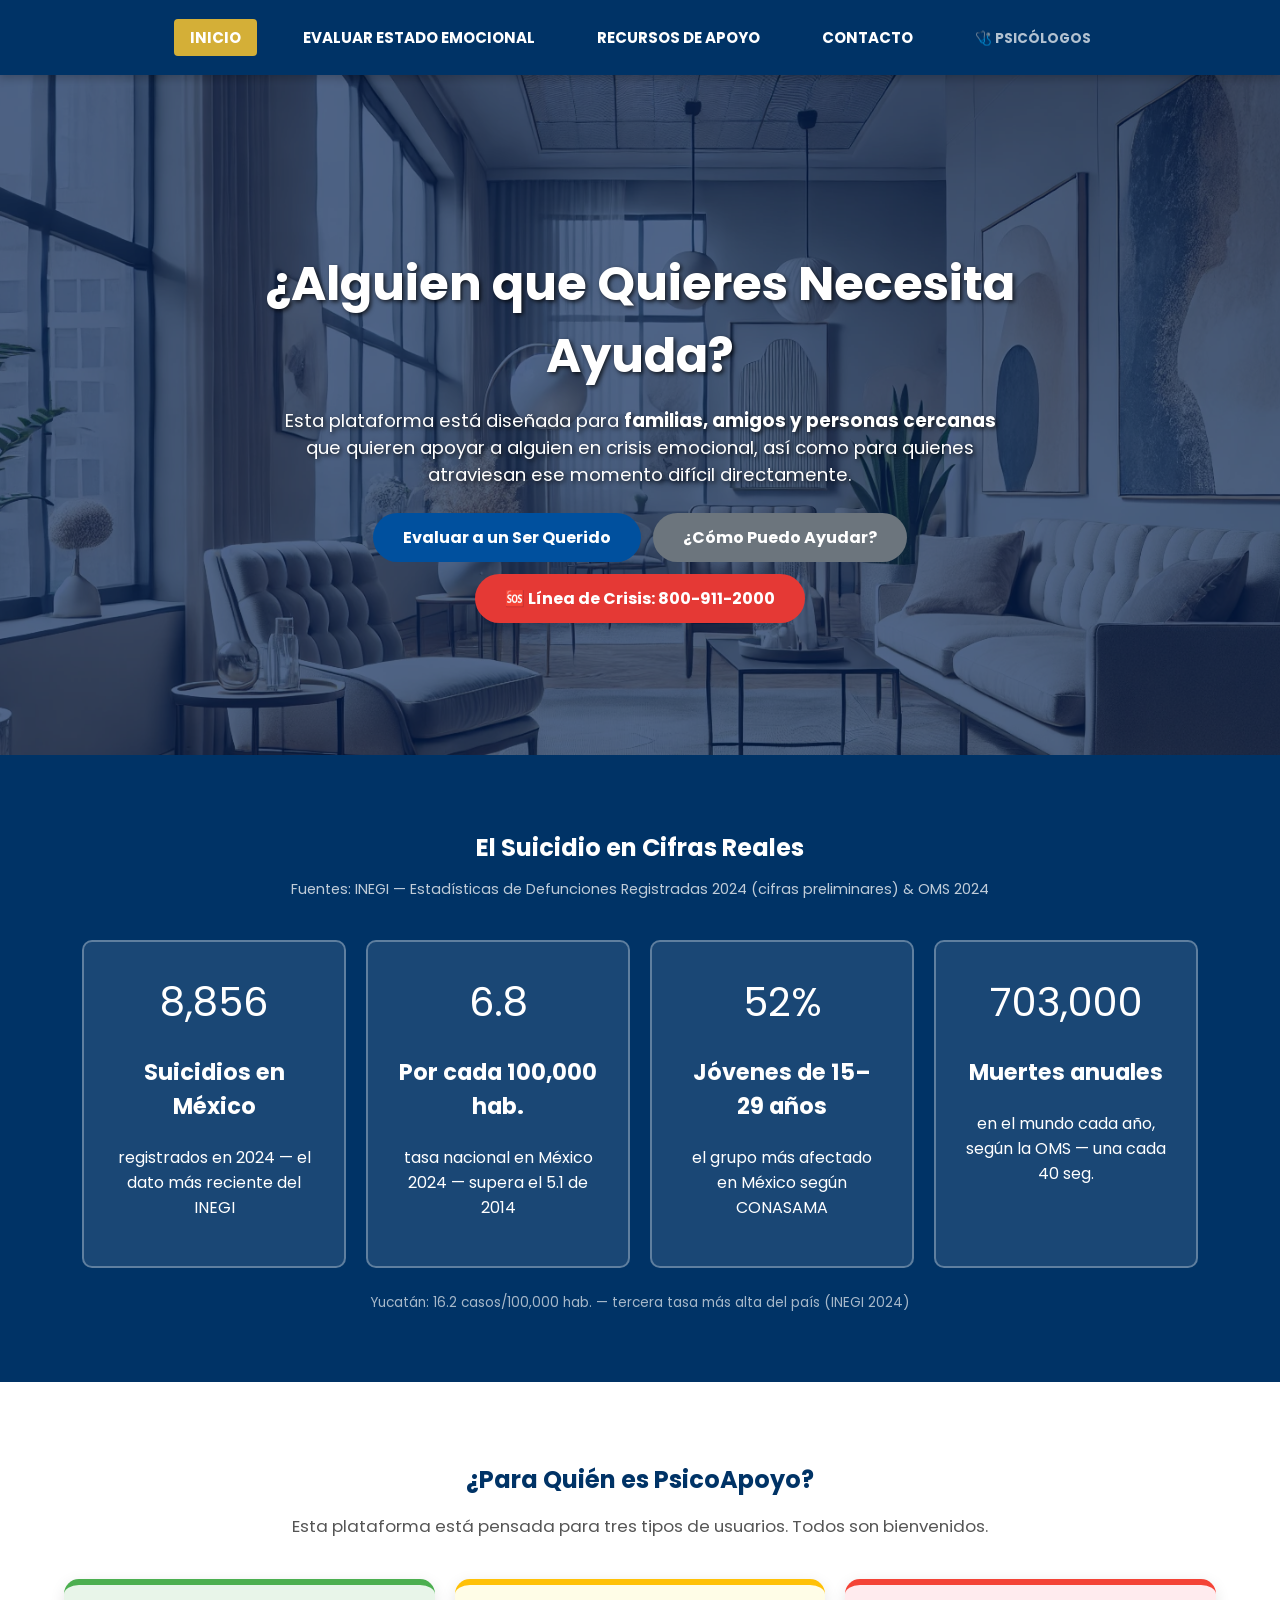
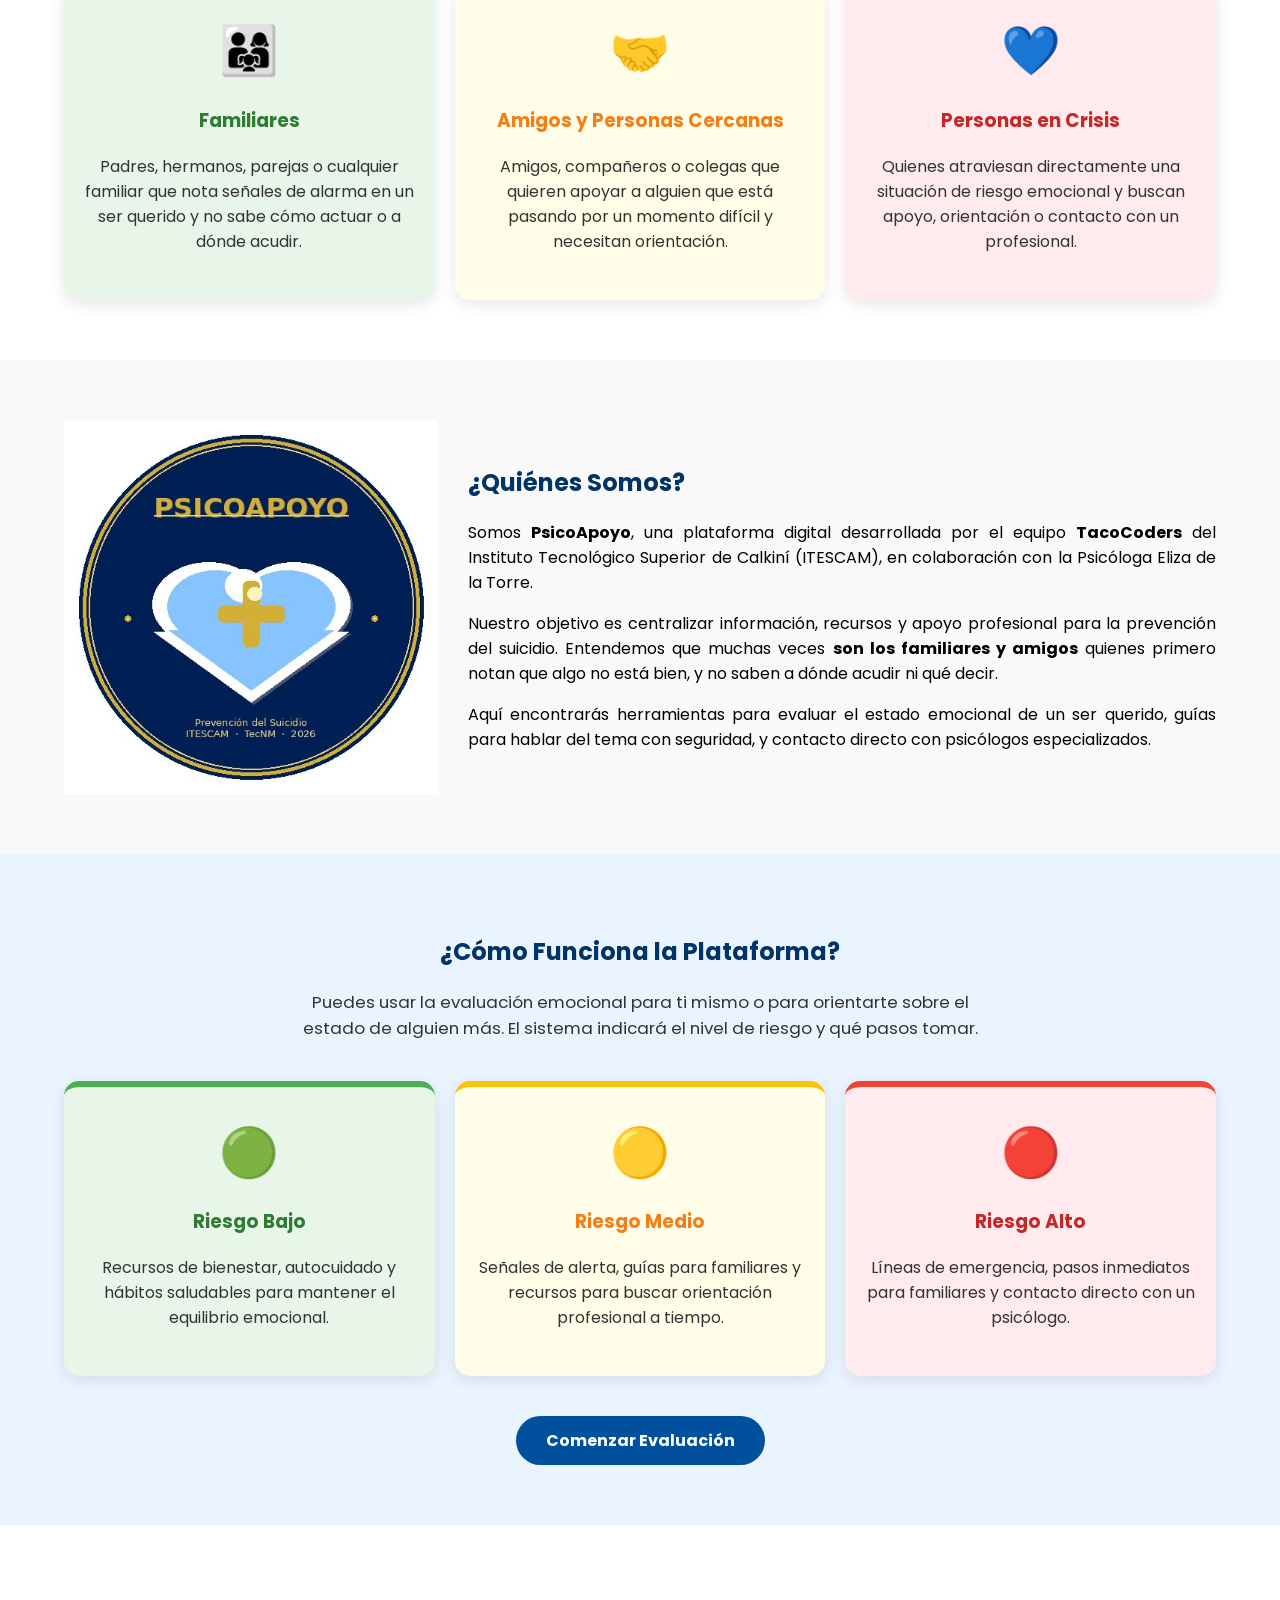
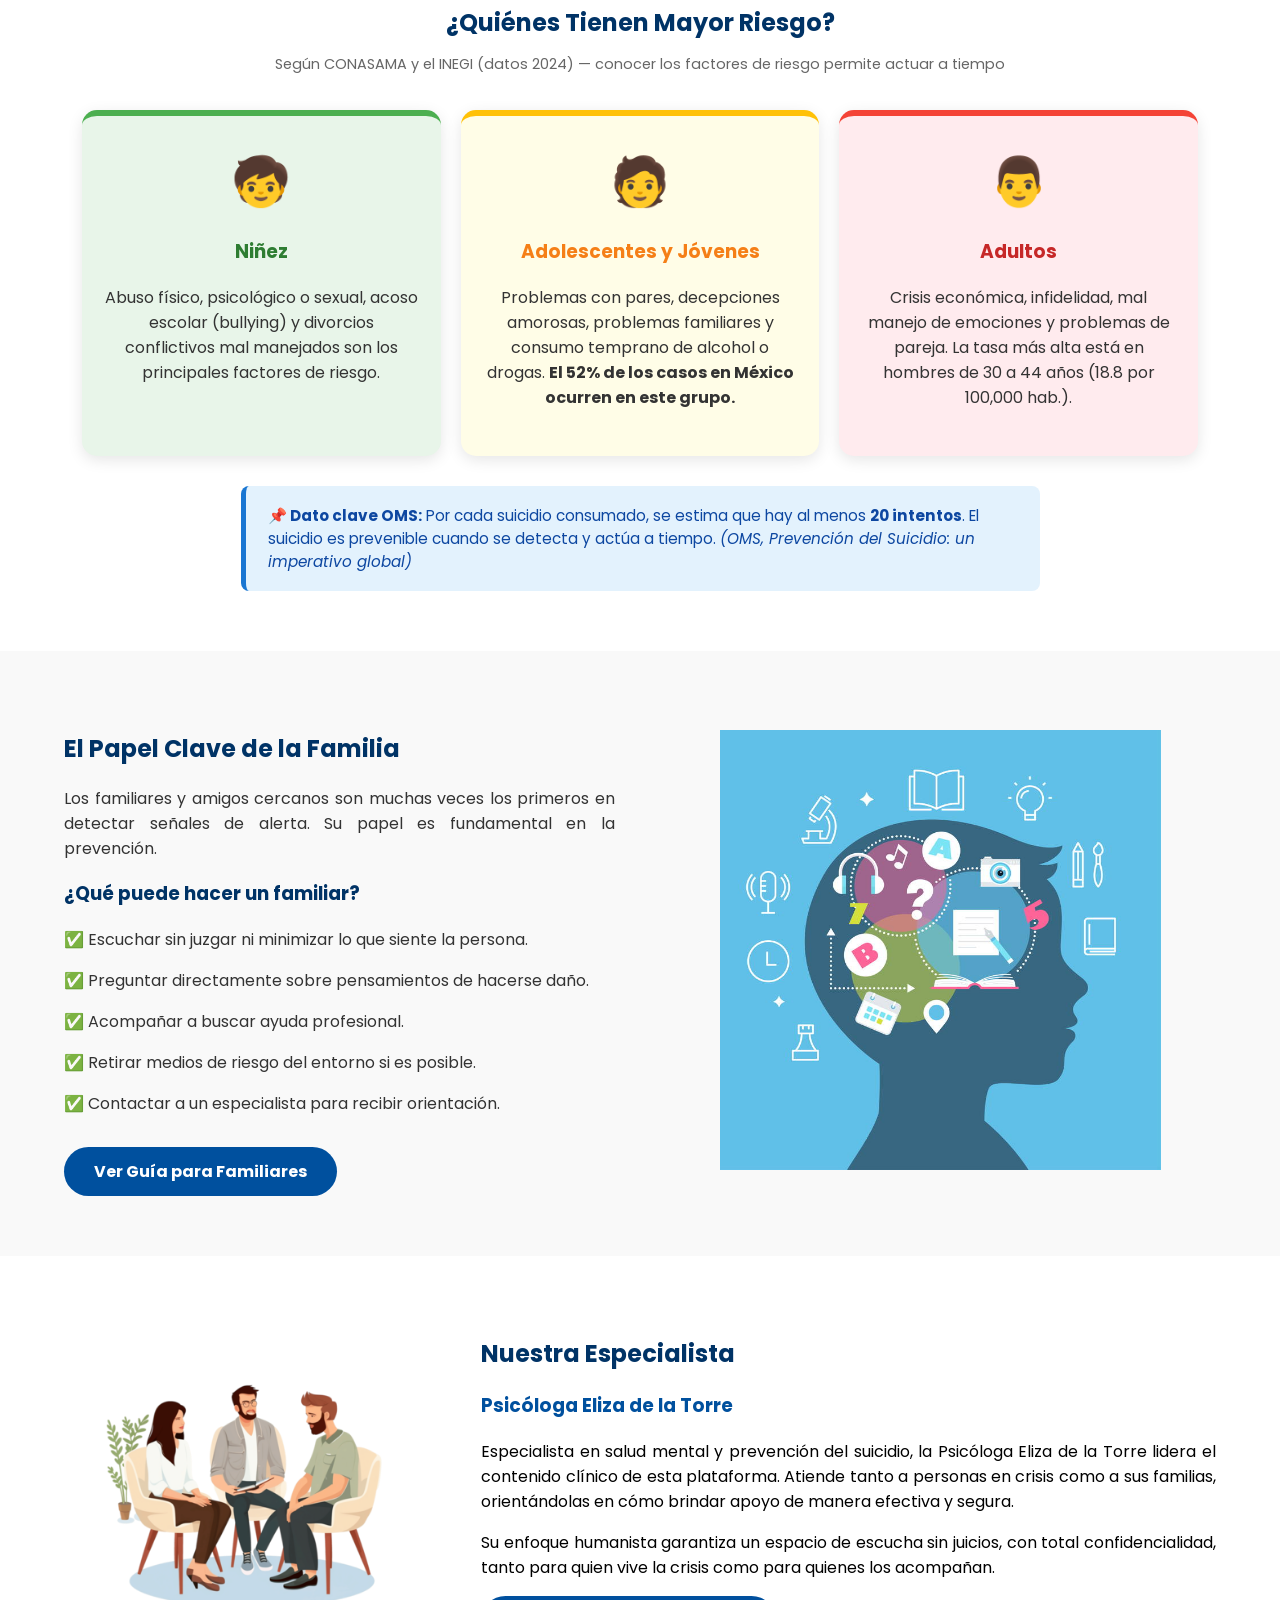
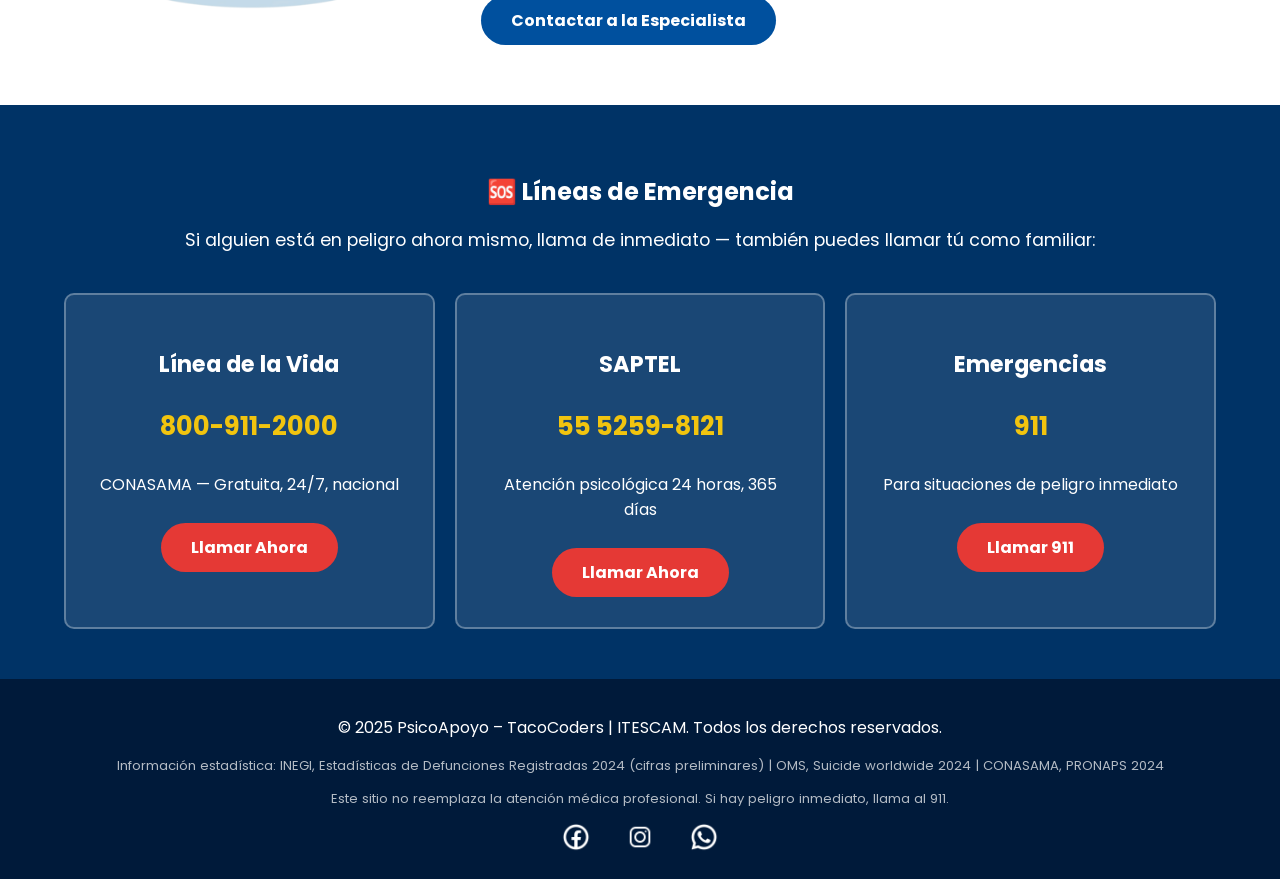
==== index.html @ 94e9395b "Add files via upload" ====
<!DOCTYPE html>
<html lang="es">
<head>
    <meta charset="UTF-8">
    <meta name="viewport" content="width=device-width, initial-scale=1.0">
    <title>PsicoApoyo - Prevención del Suicidio</title>
    <link rel="stylesheet" href="style.css">
    <link rel="preconnect" href="https://fonts.googleapis.com">
    <link href="https://fonts.googleapis.com/css2?family=Poppins:wght@300;400;600;700&display=swap" rel="stylesheet">
    <link rel="icon" href="assets/logo.png" type="image/png">
</head>
<body>
    <nav class="navbar fixed">
        <ul>
            <li><a href="index.html">Inicio</a></li>
            <li><a href="encuesta.html">Evaluar Estado Emocional</a></li>
            <li><a href="recursos.html">Recursos de Apoyo</a></li>
            <li><a href="contacto.html">Contacto</a></li>
            <li><a href="psicologo.html" style="opacity:0.7;font-size:0.85em;">🩺 Psicólogos</a></li>
        </ul>
    </nav>

    <!-- Hero -->
    <section id="home" class="hero" style="position:relative;background-image:url('assets/hero-bg.png');background-size:cover;color:white;">
        <div style="position:absolute;top:0;left:0;right:0;bottom:0;background-color:rgba(0,30,80,0.68);z-index:1;"></div>
        <div class="container" style="position:relative;z-index:2;">
            <h1 style="color:white;text-shadow:2px 2px 4px rgba(0,0,0,0.7);">¿Alguien que Quieres Necesita Ayuda?</h1>
            <p style="text-shadow:2px 2px 4px rgba(0,0,0,0.7);font-size:1.15em;max-width:750px;margin:0 auto 25px;">
                Esta plataforma está diseñada para <strong>familias, amigos y personas cercanas</strong> que quieren apoyar a alguien en crisis emocional, así como para quienes atraviesan ese momento difícil directamente.
            </p>
            <div style="display:flex;flex-wrap:wrap;gap:12px;justify-content:center;">
                <a href="encuesta.html" class="btn btn-primary" style="color:white;text-decoration:none;">Evaluar a un Ser Querido</a>
                <a href="recursos.html" class="btn btn-secondary" style="color:white;text-decoration:none;">¿Cómo Puedo Ayudar?</a>
                <a href="tel:8009112000" class="btn btn-emergency" style="color:white;text-decoration:none;">🆘 Línea de Crisis: 800-911-2000</a>
            </div>
        </div>
    </section>

    <!-- Cifras reales — INEGI 2024 + OMS -->
    <section style="background-color:#003366;color:white;padding:55px 20px;">
        <div class="container">
            <h2 style="color:white;text-align:center;margin-bottom:8px;">El Suicidio en Cifras Reales</h2>
            <p style="text-align:center;font-size:0.9em;opacity:0.75;margin-bottom:35px;">
                Fuentes: INEGI — Estadísticas de Defunciones Registradas 2024 (cifras preliminares) &amp; OMS 2024
            </p>
            <div class="pricing-grid">
                <div class="emergency-card">
                    <div style="font-size:2.5em;margin-bottom:8px;">8,856</div>
                    <h3>Suicidios en México</h3>
                    <p>registrados en 2024 — el dato más reciente del INEGI</p>
                </div>
                <div class="emergency-card">
                    <div style="font-size:2.5em;margin-bottom:8px;">6.8</div>
                    <h3>Por cada 100,000 hab.</h3>
                    <p>tasa nacional en México 2024 — supera el 5.1 de 2014</p>
                </div>
                <div class="emergency-card">
                    <div style="font-size:2.5em;margin-bottom:8px;">52%</div>
                    <h3>Jóvenes de 15–29 años</h3>
                    <p>el grupo más afectado en México según CONASAMA</p>
                </div>
                <div class="emergency-card">
                    <div style="font-size:2.5em;margin-bottom:8px;">703,000</div>
                    <h3>Muertes anuales</h3>
                    <p>en el mundo cada año, según la OMS — una cada 40 seg.</p>
                </div>
            </div>
            <p style="text-align:center;font-size:0.85em;opacity:0.65;margin-top:25px;">
                Yucatán: 16.2 casos/100,000 hab. — tercera tasa más alta del país (INEGI 2024)
            </p>
        </div>
    </section>

    <!-- ¿Para quién es? -->
    <section style="background-color:#fff;padding:60px 0;">
        <div class="container">
            <h2 style="color:#003366;text-align:center;margin-bottom:10px;">¿Para Quién es PsicoApoyo?</h2>
            <p style="text-align:center;color:#555;font-size:1.05em;margin-bottom:40px;max-width:700px;margin-left:auto;margin-right:auto;">
                Esta plataforma está pensada para tres tipos de usuarios. Todos son bienvenidos.
            </p>
            <div class="semaforo-grid">
                <div class="semaforo-card verde">
                    <div class="semaforo-circulo">👨‍👩‍👧</div>
                    <h3>Familiares</h3>
                    <p>Padres, hermanos, parejas o cualquier familiar que nota señales de alarma en un ser querido y no sabe cómo actuar o a dónde acudir.</p>
                </div>
                <div class="semaforo-card amarillo">
                    <div class="semaforo-circulo">🤝</div>
                    <h3>Amigos y Personas Cercanas</h3>
                    <p>Amigos, compañeros o colegas que quieren apoyar a alguien que está pasando por un momento difícil y necesitan orientación.</p>
                </div>
                <div class="semaforo-card rojo">
                    <div class="semaforo-circulo">💙</div>
                    <h3>Personas en Crisis</h3>
                    <p>Quienes atraviesan directamente una situación de riesgo emocional y buscan apoyo, orientación o contacto con un profesional.</p>
                </div>
            </div>
        </div>
    </section>

    <!-- ¿Quiénes somos? -->
    <section class="about" style="padding:60px 0;background-color:#f9f9f9;">
        <div class="container" style="display:flex;align-items:center;flex-wrap:wrap;gap:30px;">
            <div style="flex:1;min-width:300px;display:flex;justify-content:center;">
                <img src="assets/logo.jpg" alt="PsicoApoyo Logo" class="img-responsive zoom-image" style="max-width:100%;height:auto;">
            </div>
            <div style="flex:2;min-width:280px;text-align:justify;color:black;">
                <h2 style="color:#003366;">¿Quiénes Somos?</h2>
                <p>Somos <strong>PsicoApoyo</strong>, una plataforma digital desarrollada por el equipo <strong>TacoCoders</strong> del Instituto Tecnológico Superior de Calkiní (ITESCAM), en colaboración con la Psicóloga Eliza de la Torre.</p>
                <p>Nuestro objetivo es centralizar información, recursos y apoyo profesional para la prevención del suicidio. Entendemos que muchas veces <strong>son los familiares y amigos</strong> quienes primero notan que algo no está bien, y no saben a dónde acudir ni qué decir.</p>
                <p>Aquí encontrarás herramientas para evaluar el estado emocional de un ser querido, guías para hablar del tema con seguridad, y contacto directo con psicólogos especializados.</p>
            </div>
        </div>
    </section>

    <!-- Cómo funciona -->
    <section style="background-color:#eaf4ff;padding:60px 0;">
        <div class="container">
            <h2 style="color:#003366;text-align:center;">¿Cómo Funciona la Plataforma?</h2>
            <p style="text-align:center;font-size:1.05em;margin-bottom:40px;max-width:700px;margin-left:auto;margin-right:auto;">
                Puedes usar la evaluación emocional para ti mismo o para orientarte sobre el estado de alguien más. El sistema indicará el nivel de riesgo y qué pasos tomar.
            </p>
            <div class="semaforo-grid">
                <div class="semaforo-card verde">
                    <div class="semaforo-circulo">🟢</div>
                    <h3>Riesgo Bajo</h3>
                    <p>Recursos de bienestar, autocuidado y hábitos saludables para mantener el equilibrio emocional.</p>
                </div>
                <div class="semaforo-card amarillo">
                    <div class="semaforo-circulo">🟡</div>
                    <h3>Riesgo Medio</h3>
                    <p>Señales de alerta, guías para familiares y recursos para buscar orientación profesional a tiempo.</p>
                </div>
                <div class="semaforo-card rojo">
                    <div class="semaforo-circulo">🔴</div>
                    <h3>Riesgo Alto</h3>
                    <p>Líneas de emergencia, pasos inmediatos para familiares y contacto directo con un psicólogo.</p>
                </div>
            </div>
            <div style="text-align:center;margin-top:40px;">
                <a href="encuesta.html" class="btn btn-primary">Comenzar Evaluación</a>
            </div>
        </div>
    </section>

    <!-- Factores de riesgo reales — CONASAMA 2024 -->
    <section style="background-color:#fff;padding:60px 20px;">
        <div class="container">
            <h2 style="color:#003366;text-align:center;margin-bottom:8px;">¿Quiénes Tienen Mayor Riesgo?</h2>
            <p style="text-align:center;color:#666;font-size:0.9em;margin-bottom:35px;">
                Según CONASAMA y el INEGI (datos 2024) — conocer los factores de riesgo permite actuar a tiempo
            </p>
            <div class="semaforo-grid">
                <div class="semaforo-card verde">
                    <div class="semaforo-circulo">🧒</div>
                    <h3>Niñez</h3>
                    <p>Abuso físico, psicológico o sexual, acoso escolar (bullying) y divorcios conflictivos mal manejados son los principales factores de riesgo.</p>
                </div>
                <div class="semaforo-card amarillo">
                    <div class="semaforo-circulo">🧑</div>
                    <h3>Adolescentes y Jóvenes</h3>
                    <p>Problemas con pares, decepciones amorosas, problemas familiares y consumo temprano de alcohol o drogas. <strong>El 52% de los casos en México ocurren en este grupo.</strong></p>
                </div>
                <div class="semaforo-card rojo">
                    <div class="semaforo-circulo">👨</div>
                    <h3>Adultos</h3>
                    <p>Crisis económica, infidelidad, mal manejo de emociones y problemas de pareja. La tasa más alta está en hombres de 30 a 44 años (18.8 por 100,000 hab.).</p>
                </div>
            </div>
            <div style="background:#e3f2fd;border-left:5px solid #1976d2;border-radius:8px;padding:18px 22px;margin-top:30px;text-align:left;max-width:750px;margin-left:auto;margin-right:auto;">
                <p style="margin:0;font-size:0.95em;color:#0d47a1;">
                    <strong>📌 Dato clave OMS:</strong> Por cada suicidio consumado, se estima que hay al menos <strong>20 intentos</strong>.
                    El suicidio es prevenible cuando se detecta y actúa a tiempo.
                    <em>(OMS, Prevención del Suicidio: un imperativo global)</em>
                </p>
            </div>
        </div>
    </section>

    <!-- Papel de la familia -->
    <section class="psychology-benefits" style="background-color:#f9f9f9;padding:60px 0;">
        <div class="container" style="display:flex;align-items:center;flex-wrap:wrap;gap:30px;">
            <div style="flex:1;min-width:280px;padding-right:20px;text-align:justify;">
                <h2 style="color:#003366;">El Papel Clave de la Familia</h2>
                <p>Los familiares y amigos cercanos son muchas veces los primeros en detectar señales de alerta. Su papel es fundamental en la prevención.</p>
                <h3 style="color:#003366;">¿Qué puede hacer un familiar?</h3>
                <ul style="list-style:none;padding:0;">
                    <p>✅ Escuchar sin juzgar ni minimizar lo que siente la persona.</p>
                    <p>✅ Preguntar directamente sobre pensamientos de hacerse daño.</p>
                    <p>✅ Acompañar a buscar ayuda profesional.</p>
                    <p>✅ Retirar medios de riesgo del entorno si es posible.</p>
                    <p>✅ Contactar a un especialista para recibir orientación.</p>
                </ul>
                <a href="recursos.html" class="btn btn-primary" style="margin-top:15px;display:inline-block;">Ver Guía para Familiares</a>
            </div>
            <div style="flex:1;min-width:200px;">
                <img src="assets/psychology.png" alt="Familia y prevención" class="img-responsive zoom-image" style="max-width:80%;height:auto;">
            </div>
        </div>
    </section>

    <!-- Especialista -->
    <section class="about" style="padding:60px 0;background-color:#fff;">
        <div class="container" style="display:flex;align-items:center;flex-wrap:wrap;gap:30px;">
            <div style="flex:1;min-width:180px;">
                <img src="assets/psicologo.png" alt="Psicóloga Eliza de la Torre" class="img-responsive zoom-image" style="max-width:80%;height:auto;border-radius:15px;">
            </div>
            <div style="flex:2;min-width:280px;text-align:justify;color:black;padding-left:20px;">
                <h2 style="color:#003366;">Nuestra Especialista</h2>
                <h3 style="color:#00509e;">Psicóloga Eliza de la Torre</h3>
                <p>Especialista en salud mental y prevención del suicidio, la Psicóloga Eliza de la Torre lidera el contenido clínico de esta plataforma. Atiende tanto a personas en crisis como a sus familias, orientándolas en cómo brindar apoyo de manera efectiva y segura.</p>
                <p>Su enfoque humanista garantiza un espacio de escucha sin juicios, con total confidencialidad, tanto para quien vive la crisis como para quienes los acompañan.</p>
                <a href="contacto.html" class="btn btn-primary">Contactar a la Especialista</a>
            </div>
        </div>
    </section>

    <!-- Líneas de emergencia -->
    <section style="background-color:#003366;color:white;padding:50px 0;text-align:center;">
        <div class="container">
            <h2 style="color:white;margin-bottom:10px;">🆘 Líneas de Emergencia</h2>
            <p style="font-size:1.1em;margin-bottom:30px;">Si alguien está en peligro ahora mismo, llama de inmediato — también puedes llamar tú como familiar:</p>
            <div class="pricing-grid">
                <div class="emergency-card">
                    <h3>Línea de la Vida</h3>
                    <p class="price-em">800-911-2000</p>
                    <p>CONASAMA — Gratuita, 24/7, nacional</p>
                    <a href="tel:8009112000" class="btn btn-emergency" style="display:inline-block;margin-top:10px;">Llamar Ahora</a>
                </div>
                <div class="emergency-card">
                    <h3>SAPTEL</h3>
                    <p class="price-em">55 5259-8121</p>
                    <p>Atención psicológica 24 horas, 365 días</p>
                    <a href="tel:5552598121" class="btn btn-emergency" style="display:inline-block;margin-top:10px;">Llamar Ahora</a>
                </div>
                <div class="emergency-card">
                    <h3>Emergencias</h3>
                    <p class="price-em">911</p>
                    <p>Para situaciones de peligro inmediato</p>
                    <a href="tel:911" class="btn btn-emergency" style="display:inline-block;margin-top:10px;">Llamar 911</a>
                </div>
            </div>
        </div>
    </section>

    <footer style="background-color:#001a3a;color:white;padding:20px 0;">
        <div class="container">
            <p>&copy; 2025 PsicoApoyo – TacoCoders | ITESCAM. Todos los derechos reservados.</p>
            <p style="font-size:0.82em;opacity:0.7;">
                Información estadística: INEGI, Estadísticas de Defunciones Registradas 2024 (cifras preliminares) |
                OMS, Suicide worldwide 2024 | CONASAMA, PRONAPS 2024
            </p>
            <p style="font-size:0.82em;opacity:0.7;">Este sitio no reemplaza la atención médica profesional. Si hay peligro inmediato, llama al 911.</p>
            <div class="social-media">
                <a href="#" target="_blank"><img src="assets/facebook-icon.png" alt="Facebook"></a>
                <a href="#" target="_blank"><img src="assets/instagram-icon.png" alt="Instagram"></a>
                <a href="https://wa.me/529999000000" target="_blank"><img src="assets/whatsapp-icon.png" alt="WhatsApp"></a>
            </div>
        </div>
    </footer>
    <script src="app.js"></script>
</body>
</html>
---- style.css ----
/* ============================================
   PsicoApoyo - Sistema de Prevención del Suicidio
   TacoCoders | ITESCAM 2025
   ============================================ */

/* General */
body {
    font-family: 'Poppins', sans-serif;
    margin: 0;
    padding: 0;
    background-color: #fff;
    color: #333;
    box-sizing: border-box;
}

.container {
    width: 90%;
    max-width: 1200px;
    margin: 0 auto;
    text-align: center;
}

/* ============================================
   NAVBAR
   ============================================ */
.navbar {
    background-color: #003366;
    position: fixed;
    top: 0;
    left: 0;
    width: 100%;
    z-index: 1000;
    padding: 10px 0;
    box-shadow: 0 4px 8px rgba(0,0,0,0.2);
}

.navbar ul {
    display: flex;
    justify-content: center;
    padding: 15px;
    list-style: none;
    margin: 0;
}

.navbar li { margin: 0 15px; }

.navbar a {
    color: white;
    text-decoration: none;
    font-size: 15px;
    font-weight: bold;
    text-transform: uppercase;
    transition: color 0.3s;
}

.navbar ul li a {
    color: white;
    text-decoration: none;
    padding: 8px 16px;
    transition: 0.3s;
    font-weight: bold;
}

.navbar ul li a:hover {
    background: #d4af37;
    color: #fff;
    border-radius: 4px;
}

/* ============================================
   HERO
   ============================================ */
.hero {
    display: flex;
    align-items: center;
    justify-content: center;
    text-align: center;
    min-height: 480px;
    padding: 120px 20px 80px;
    background-size: cover;
    background-position: center;
    background-attachment: fixed;
    color: white;
}

.hero .container { max-width: 850px; }
.hero h1 { font-size: 3em; color: white; margin: 0 0 15px; }
.hero p  { font-size: 1.2em; margin: 10px 0 25px; }

/* ============================================
   BOTONES
   ============================================ */
.btn {
    display: inline-block;
    padding: 12px 30px;
    border-radius: 50px;
    font-size: 16px;
    font-weight: bold;
    text-decoration: none;
    transition: all 0.3s;
    cursor: pointer;
    border: none;
    font-family: 'Poppins', sans-serif;
}

.btn-primary { background-color: #00509e; color: white; }
.btn-primary:hover { background-color: #003b5c; transform: translateY(-2px); }

.btn-secondary { background-color: #6c757d; color: white; }
.btn-secondary:hover { background-color: #495057; }

.btn-emergency { background-color: #e53935; color: white; }
.btn-emergency:hover { background-color: #b71c1c; transform: translateY(-2px); }

.btn-whatsapp {
    display: inline-block;
    padding: 12px 30px;
    background-color: #25d366;
    color: white;
    text-decoration: none;
    border-radius: 50px;
    font-size: 16px;
    font-weight: bold;
    transition: background-color 0.3s;
    font-family: 'Poppins', sans-serif;
}
.btn-whatsapp:hover { background-color: #128c7e; }

.btn-correo {
    display: inline-block;
    padding: 12px 30px;
    background-color: #526ffe;
    color: white;
    text-decoration: none;
    border-radius: 50px;
    font-size: 16px;
    font-weight: bold;
    transition: background-color 0.3s;
    font-family: 'Poppins', sans-serif;
}
.btn-correo:hover { background-color: #0d037e; }

/* ============================================
   TARJETAS SEMÁFORO (index.html)
   ============================================ */
.semaforo-grid {
    display: flex;
    justify-content: space-around;
    gap: 20px;
    margin-top: 30px;
    flex-wrap: wrap;
}

.semaforo-card {
    flex: 1;
    min-width: 200px;
    padding: 30px 20px;
    border-radius: 15px;
    text-align: center;
    box-shadow: 0 4px 15px rgba(0,0,0,0.1);
    transition: transform 0.3s;
}
.semaforo-card:hover { transform: translateY(-5px); }

.semaforo-card.verde    { background-color: #e8f5e9; border-top: 6px solid #4caf50; }
.semaforo-card.verde h3 { color: #2e7d32; }
.semaforo-card.amarillo    { background-color: #fffde7; border-top: 6px solid #ffc107; }
.semaforo-card.amarillo h3 { color: #f57f17; }
.semaforo-card.rojo    { background-color: #ffebee; border-top: 6px solid #f44336; }
.semaforo-card.rojo h3 { color: #c62828; }

.semaforo-circulo { font-size: 3em; margin-bottom: 10px; }

/* ============================================
   PRICING / EMERGENCY CARDS
   ============================================ */
.pricing-grid {
    display: flex;
    justify-content: space-around;
    gap: 20px;
    margin-top: 40px;
    flex-wrap: wrap;
}

.pricing-card {
    background-color: white;
    padding: 30px;
    border-radius: 10px;
    box-shadow: 0 4px 8px rgba(0,0,0,0.1);
    flex: 1;
    min-width: 200px;
    text-align: center;
}
.pricing-card h3    { font-size: 1.5em; color: #003366; }
.pricing-card .price { font-size: 1.4em; color: #f39c12; font-weight: bold; }

.emergency-card {
    background-color: rgba(255,255,255,0.1);
    padding: 30px;
    border-radius: 10px;
    border: 2px solid rgba(255,255,255,0.3);
    flex: 1;
    min-width: 180px;
    text-align: center;
}
.emergency-card h3       { font-size: 1.4em; color: white; }
.emergency-card .price-em { font-size: 1.6em; color: #f1c40f; font-weight: bold; }

/* ============================================
   ABOUT / PSYCHOLOGY BENEFITS
   ============================================ */
section.about img {
    display: block;
    margin-left: auto;
    margin-right: auto;
    max-width: 100%;
}

.psychology-benefits { padding: 60px 20px; }

/* ============================================
   FAQ / ACORDEÓN
   ============================================ */
.faq { background-color: #f9f9f9; padding: 80px 0; }

.faq-item {
    margin: 14px 0;
    border-radius: 8px;
    text-align: left;
    box-shadow: 0 2px 6px rgba(0,0,0,0.07);
    overflow: hidden;
}

.faq-btn {
    width: 100%;
    padding: 16px 20px;
    font-size: 16px;
    text-align: left;
    background-color: #003366;
    color: white;
    border: none;
    border-radius: 8px;
    cursor: pointer;
    transition: background-color 0.25s ease;
    font-family: 'Poppins', sans-serif;
    font-weight: 600;
    display: flex;
    justify-content: space-between;
    align-items: center;
}
.faq-btn::after { content: '▼'; font-size: 0.75em; opacity: 0.8; }
.faq-btn:hover { background-color: #00509e; }

.faq-answer {
    display: block;
    padding: 0 20px;
    background-color: #ffffff;
    border: 1px solid #ddd;
    border-top: none;
    border-radius: 0 0 8px 8px;
    font-size: 15px;
    text-align: left;
    max-height: 0;
    opacity: 0;
    overflow: hidden;
    transition: max-height 0.25s ease, opacity 0.2s ease;
}
.faq-answer p { margin: 8px 0; line-height: 1.65; }
.faq-answer strong { color: #003366; }
.faq-answer em { color: #555; }

/* ============================================
   CONTACTO
   ============================================ */
.contact {
    padding: 80px 20px;
    text-align: center;
    background-color: #eaf4ff;
}
.contact h2 { color: #003b5c; }

.contact-method {
    padding: 20px;
    background: white;
    border-radius: 10px;
    max-width: 600px;
    margin: 20px auto;
    box-shadow: 0 2px 10px rgba(0,0,0,0.08);
}
.contact-method h3 { color: #00509e; font-size: 1.4em; }
.contact-method p  { font-size: 1em; color: #333; }

.contact-form {
    background-color: #f4f4f4;
    padding: 30px;
    border-radius: 10px;
}
.contact-form h3 { font-size: 1.4em; color: #003b5c; }

.contact-form input,
.contact-form textarea,
.contact-form select {
    width: 100%;
    padding: 10px;
    margin: 8px 0;
    border-radius: 5px;
    border: 1px solid #ccc;
    font-size: 1em;
    font-family: 'Poppins', sans-serif;
    box-sizing: border-box;
}

.contact-form button {
    padding: 15px 30px;
    background-color: #00509e;
    color: white;
    border: none;
    border-radius: 5px;
    font-size: 1.1em;
    cursor: pointer;
    font-family: 'Poppins', sans-serif;
}
.contact-form button:hover { background-color: #003b5c; }

/* ============================================
   ENCUESTA — PREGUNTAS
   ============================================ */
.pregunta-card {
    background: white;
    border-radius: 10px;
    padding: 25px;
    margin-bottom: 20px;
    box-shadow: 0 2px 10px rgba(0,0,0,0.07);
    text-align: left;
    transition: border 0.2s;
}

.pregunta-num {
    font-size: 0.85em;
    color: #888;
    margin: 0 0 5px;
}

.pregunta-texto {
    font-size: 1.1em;
    font-weight: 600;
    color: #003366;
    margin: 0 0 15px;
}

.opciones {
    display: flex;
    flex-direction: column;
    gap: 10px;
}

/* Label normal */
.opciones label {
    display: flex;
    align-items: center;
    gap: 10px;
    padding: 10px 15px;
    border-radius: 8px;
    border: 2px solid #e0e0e0;
    cursor: pointer;
    transition: all 0.2s;
    font-size: 0.95em;
    user-select: none;
}

.opciones label:hover {
    border-color: #003366;
    background-color: #eaf4ff;
}

/* ✅ LABEL SELECCIONADA — clave para el highlight */
.opciones label.marcada,
.opciones label.seleccionada {
    background-color: #dbeafe !important;
    border-color: #003366 !important;
    font-weight: 600;
    box-shadow: 0 0 0 2px rgba(0, 80, 158, 0.2);
}

.opciones input[type="radio"] {
    accent-color: #003366;
    width: 18px;
    height: 18px;
    cursor: pointer;
    flex-shrink: 0;
}

/* ============================================
   ENCUESTA — SELECTOR DE PERSPECTIVA
   ============================================ */
.persp-btn {
    padding: 12px 24px;
    border-radius: 50px;
    border: 2px solid #003366;
    background: white;
    color: #003366;
    font-weight: 600;
    font-size: 0.95em;
    cursor: pointer;
    font-family: 'Poppins', sans-serif;
    transition: all 0.2s;
}
.persp-btn:hover,
.persp-btn.activo {
    background: #003366;
    color: white;
}

/* ============================================
   ENCUESTA — RESULTADO CON SEMÁFORO
   ============================================ */

/* Contenedor resultado */
#resultado {
    display: none;
    max-width: 700px;
    margin: 40px auto 0;
    text-align: center;
    border-radius: 15px;
    padding: 35px 25px;
    /* El color de fondo y borde los pone el JS según el nivel */
}

/* Badge de perspectiva arriba del resultado */
.resultado-badge {
    display: inline-block;
    border-radius: 20px;
    padding: 5px 16px;
    font-size: 0.82em;
    font-weight: 600;
    margin-bottom: 14px;
}

/* Caja del semáforo físico */
.semaforo-wrap {
    display: inline-flex;
    flex-direction: column;
    align-items: center;
    background: #1a1a1a;
    border-radius: 20px;
    padding: 16px 22px;
    gap: 12px;
    margin-bottom: 20px;
}

.semaforo-luz-wrap {
    display: flex;
    flex-direction: column;
    align-items: center;
    gap: 5px;
}

.semaforo-luz {
    width: 54px;
    height: 54px;
    border-radius: 50%;
    transition: all 0.3s;
}

.semaforo-label {
    font-size: 0.65em;
    font-weight: 600;
    letter-spacing: 1px;
    font-family: 'Poppins', sans-serif;
}

/* Título del nivel */
.nivel-titulo {
    font-size: 1.8em;
    font-weight: 700;
    margin: 0 0 12px;
}

/* Descripción del nivel */
.nivel-desc {
    font-size: 1.05em;
    color: #444;
    margin: 0 auto 20px;
    max-width: 600px;
    line-height: 1.6;
}

/* Caja de recomendaciones */
.recs-box {
    background: white;
    border-radius: 10px;
    padding: 20px 24px;
    text-align: left;
    margin: 15px 0;
    /* El borde lo pone el JS */
}

.rec-item {
    display: flex;
    align-items: flex-start;
    gap: 10px;
    margin: 10px 0;
    font-size: 0.95em;
    line-height: 1.5;
}

.rec-item span:first-child {
    flex-shrink: 0;
    font-size: 1.1em;
    margin-top: 1px;
}

/* Botones del resultado */
.btns-resultado {
    display: flex;
    flex-wrap: wrap;
    gap: 10px;
    justify-content: center;
    margin-top: 20px;
}

/* Botón volver a evaluar */
.btn-reiniciar {
    background: #546e7a;
    color: white;
    border: none;
    border-radius: 50px;
    padding: 10px 26px;
    font-size: 0.9em;
    cursor: pointer;
    font-family: 'Poppins', sans-serif;
    margin-top: 15px;
    transition: background 0.2s;
}
.btn-reiniciar:hover { background: #37474f; }

/* Nota legal */
.nota-legal {
    font-size: 0.78em;
    color: #999;
    margin-top: 20px;
}

/* ============================================
   ZOOM / FOOTER / MISCELÁNEOS
   ============================================ */
.zoom-image { transition: transform 0.3s ease; }
.zoom-image:hover { transform: scale(1.05); }

footer {
    background-color: #003366;
    color: white;
    padding: 20px 0;
    text-align: center;
}

footer .social-media a { display: inline-block; margin: 0 15px; }
footer .social-media img { width: 30px; height: 30px; transition: transform 0.3s; }
footer .social-media a:hover img { transform: scale(1.1); }

/* ============================================
   RESPONSIVE
   ============================================ */
@media (max-width: 768px) {
    .navbar ul {
        flex-direction: column;
        align-items: center;
    }

    .hero {
        background-attachment: scroll;
        min-height: auto;
        padding: 80px 20px 50px;
    }
    .hero h1 { font-size: 2em; }

    .semaforo-grid,
    .pricing-grid {
        flex-direction: column;
    }

    .semaforo-card,
    .pricing-card,
    .emergency-card {
        min-width: unset;
    }

    /* Semáforo horizontal en móvil */
    .semaforo-wrap {
        flex-direction: row;
        padding: 14px 18px;
        gap: 16px;
        border-radius: 40px;
    }
    .semaforo-luz { width: 44px; height: 44px; }

    .container > div[style*="display: flex"] {
        flex-direction: column !important;
    }

    #resultado { padding: 25px 15px; }
    .nivel-titulo { font-size: 1.4em; }
}

@media (max-width: 480px) {
    .hero h1 { font-size: 1.7em; }

    .btn,
    .btn-whatsapp,
    .btn-correo,
    .btn-primary,
    .btn-emergency {
        font-size: 14px;
        padding: 10px 20px;
    }

    .faq-btn { font-size: 15px; }

    .semaforo-luz { width: 36px; height: 36px; }
    .semaforo-label { font-size: 0.55em; }

    .btns-resultado { flex-direction: column; align-items: center; }
    .btns-resultado a { width: 90%; text-align: center; }
}
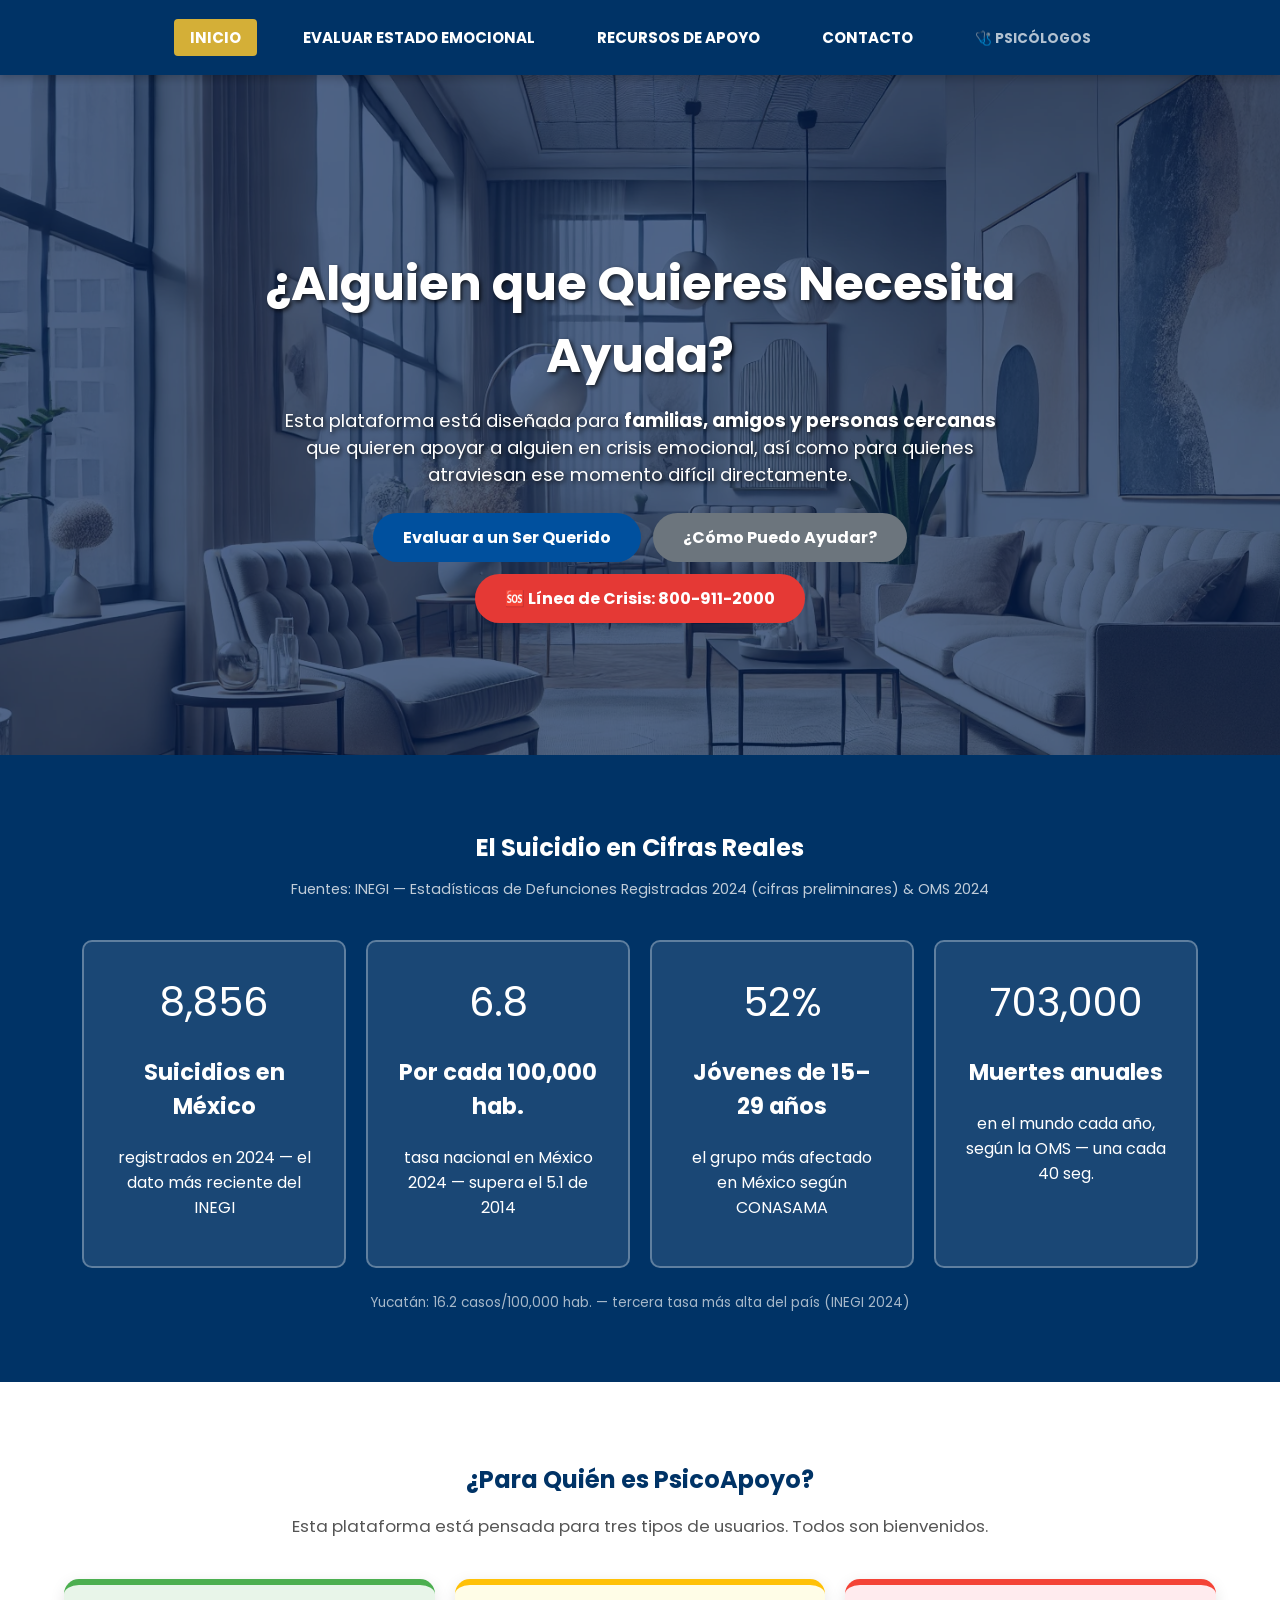
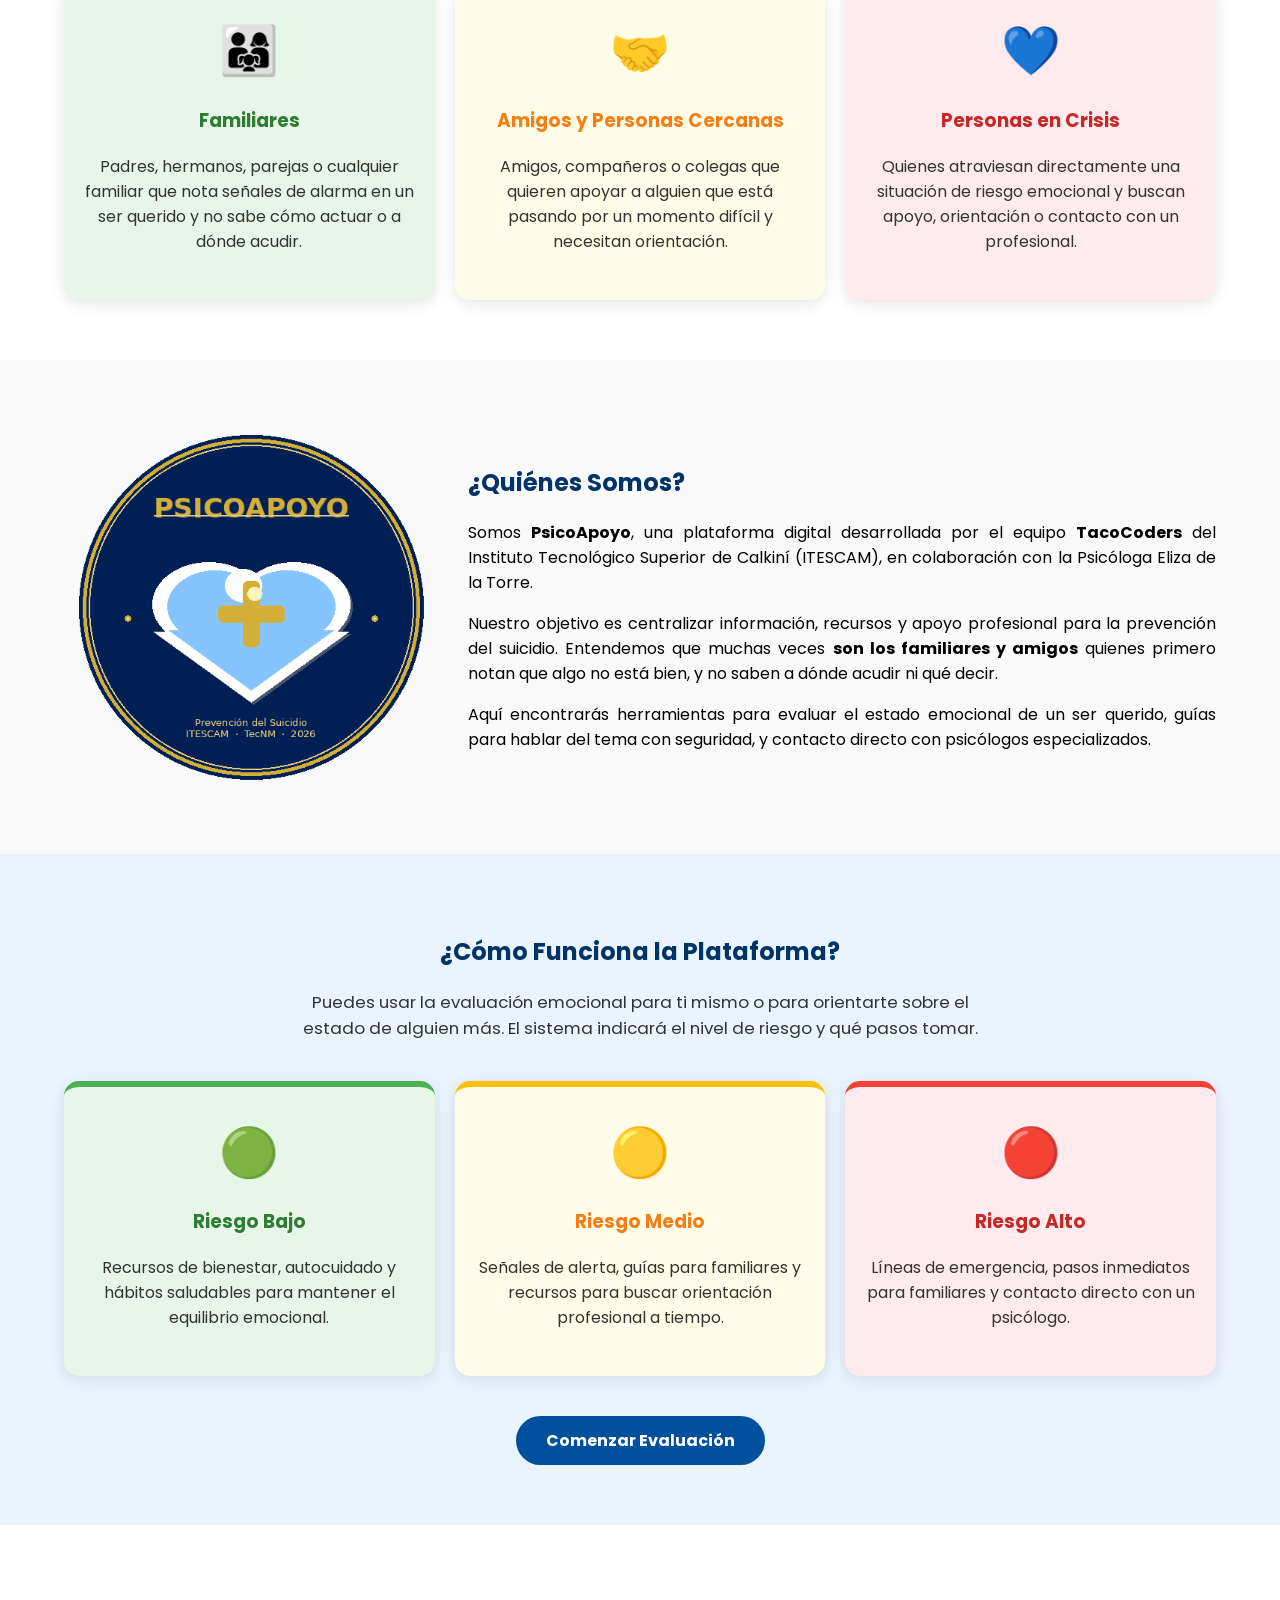
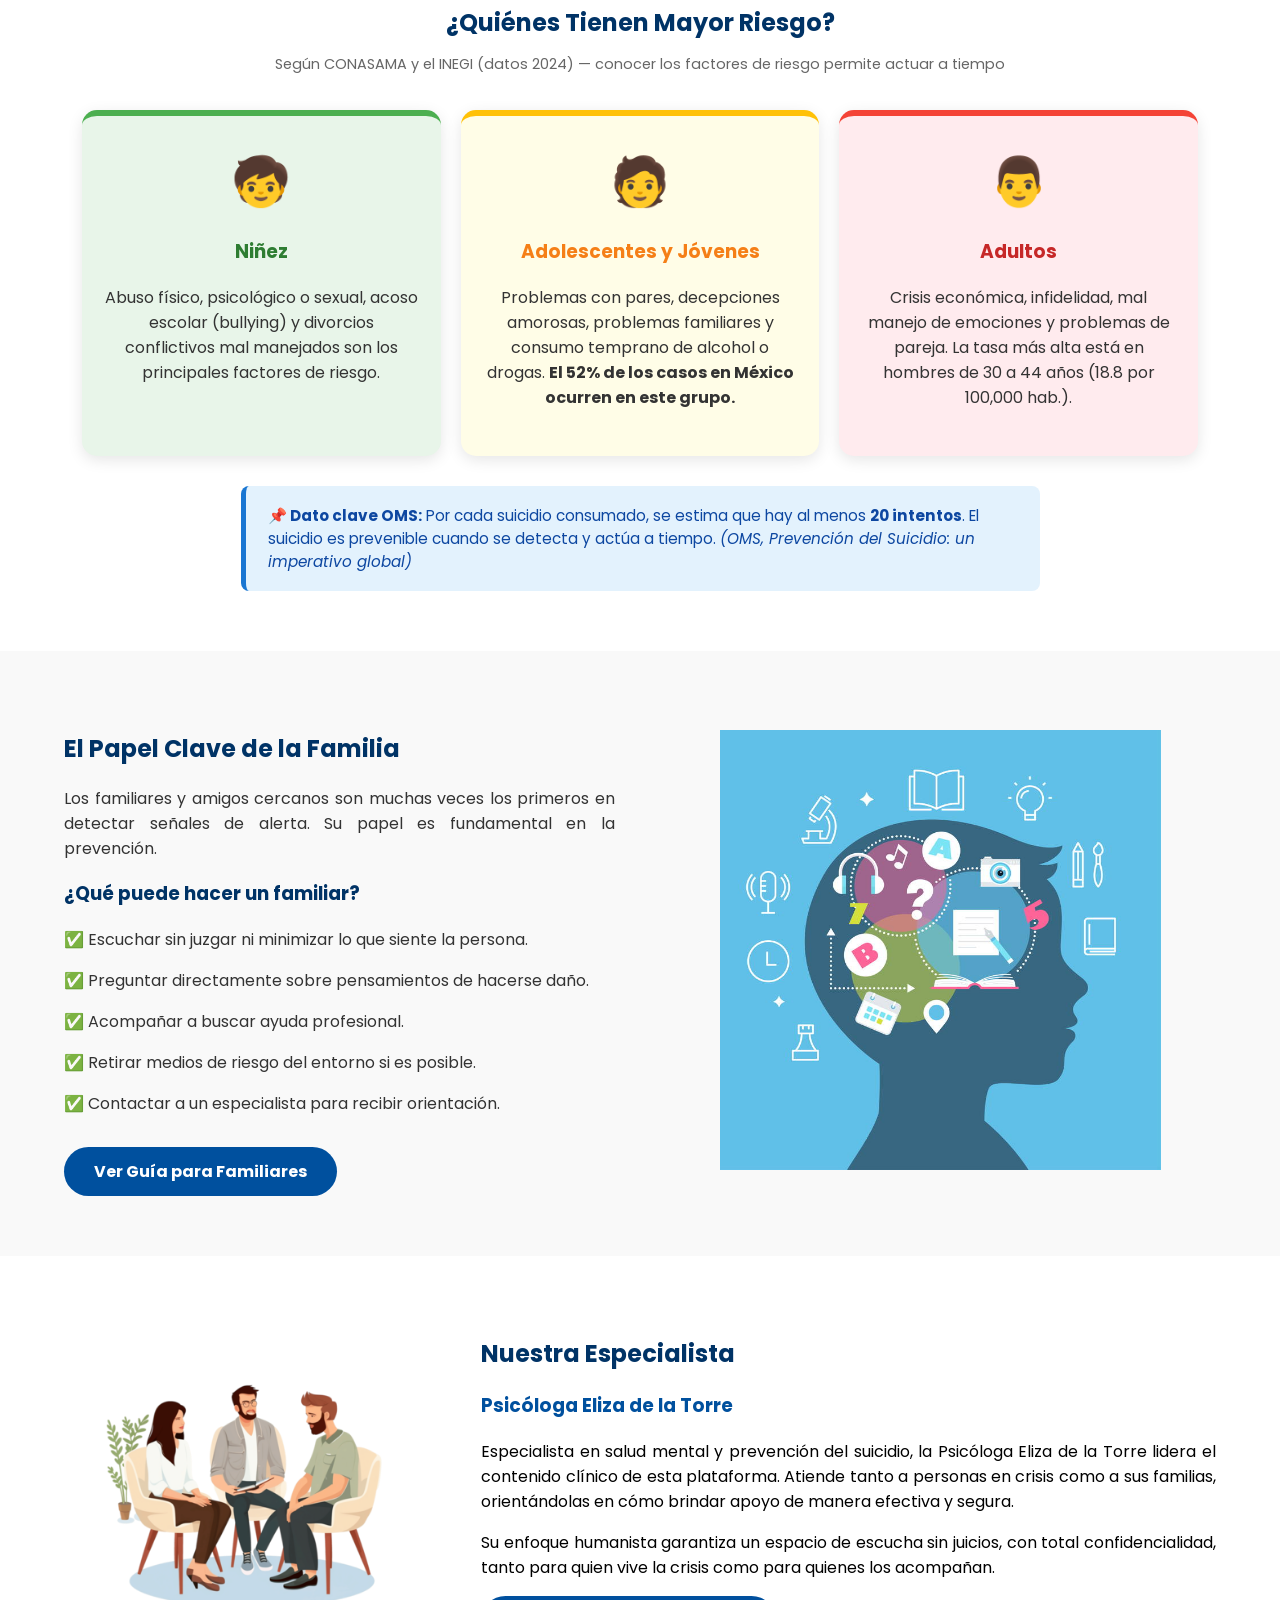
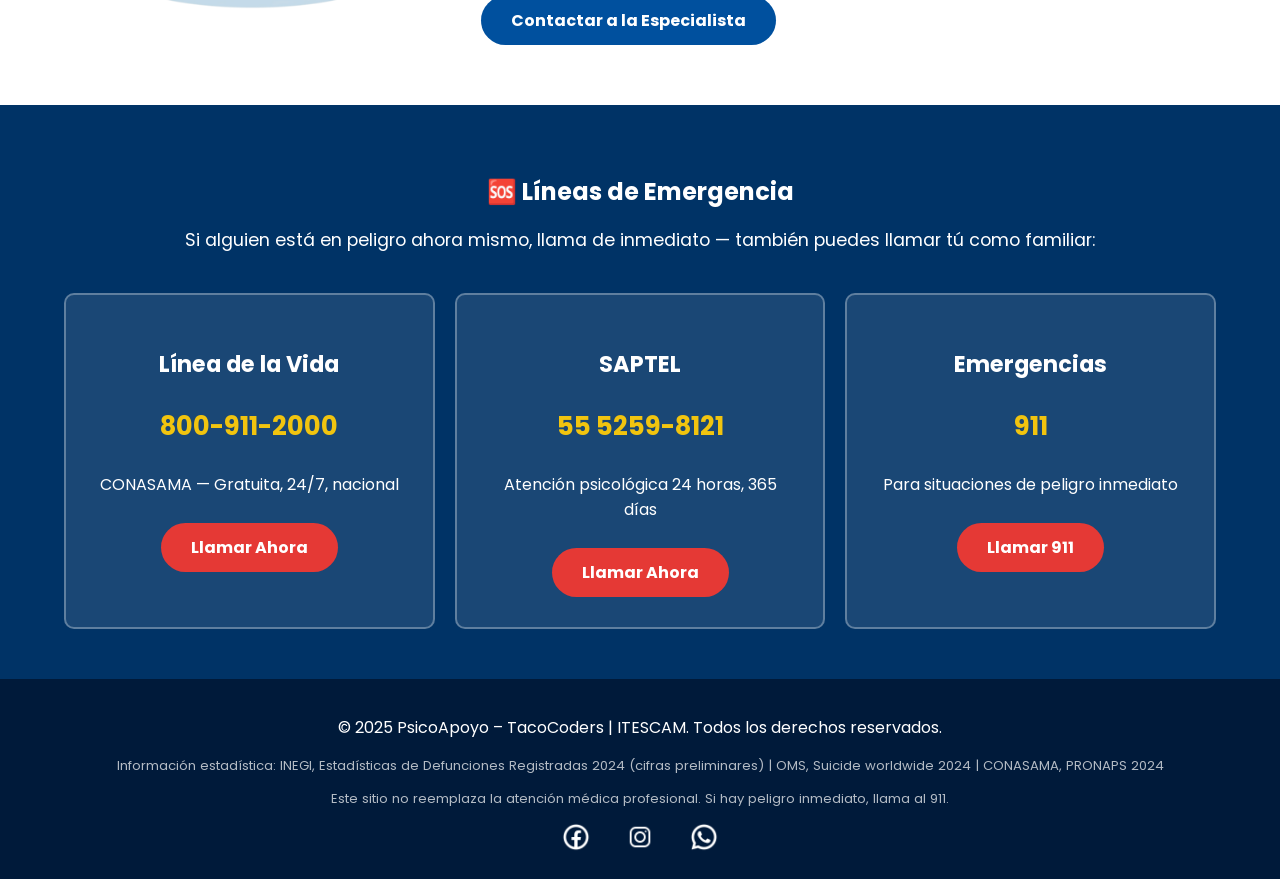
==== commit a39d14e0: "Update index.html" ====
--- a/index.html
+++ b/index.html
@@ -102,7 +102,7 @@
     <section class="about" style="padding:60px 0;background-color:#f9f9f9;">
         <div class="container" style="display:flex;align-items:center;flex-wrap:wrap;gap:30px;">
             <div style="flex:1;min-width:300px;display:flex;justify-content:center;">
-                <img src="assets/logo.jpg" alt="PsicoApoyo Logo" class="img-responsive zoom-image" style="max-width:100%;height:auto;">
+                <img src="assets/logo.png" alt="PsicoApoyo Logo" class="img-responsive zoom-image" style="max-width:100%;height:auto;">
             </div>
             <div style="flex:2;min-width:280px;text-align:justify;color:black;">
                 <h2 style="color:#003366;">¿Quiénes Somos?</h2>
